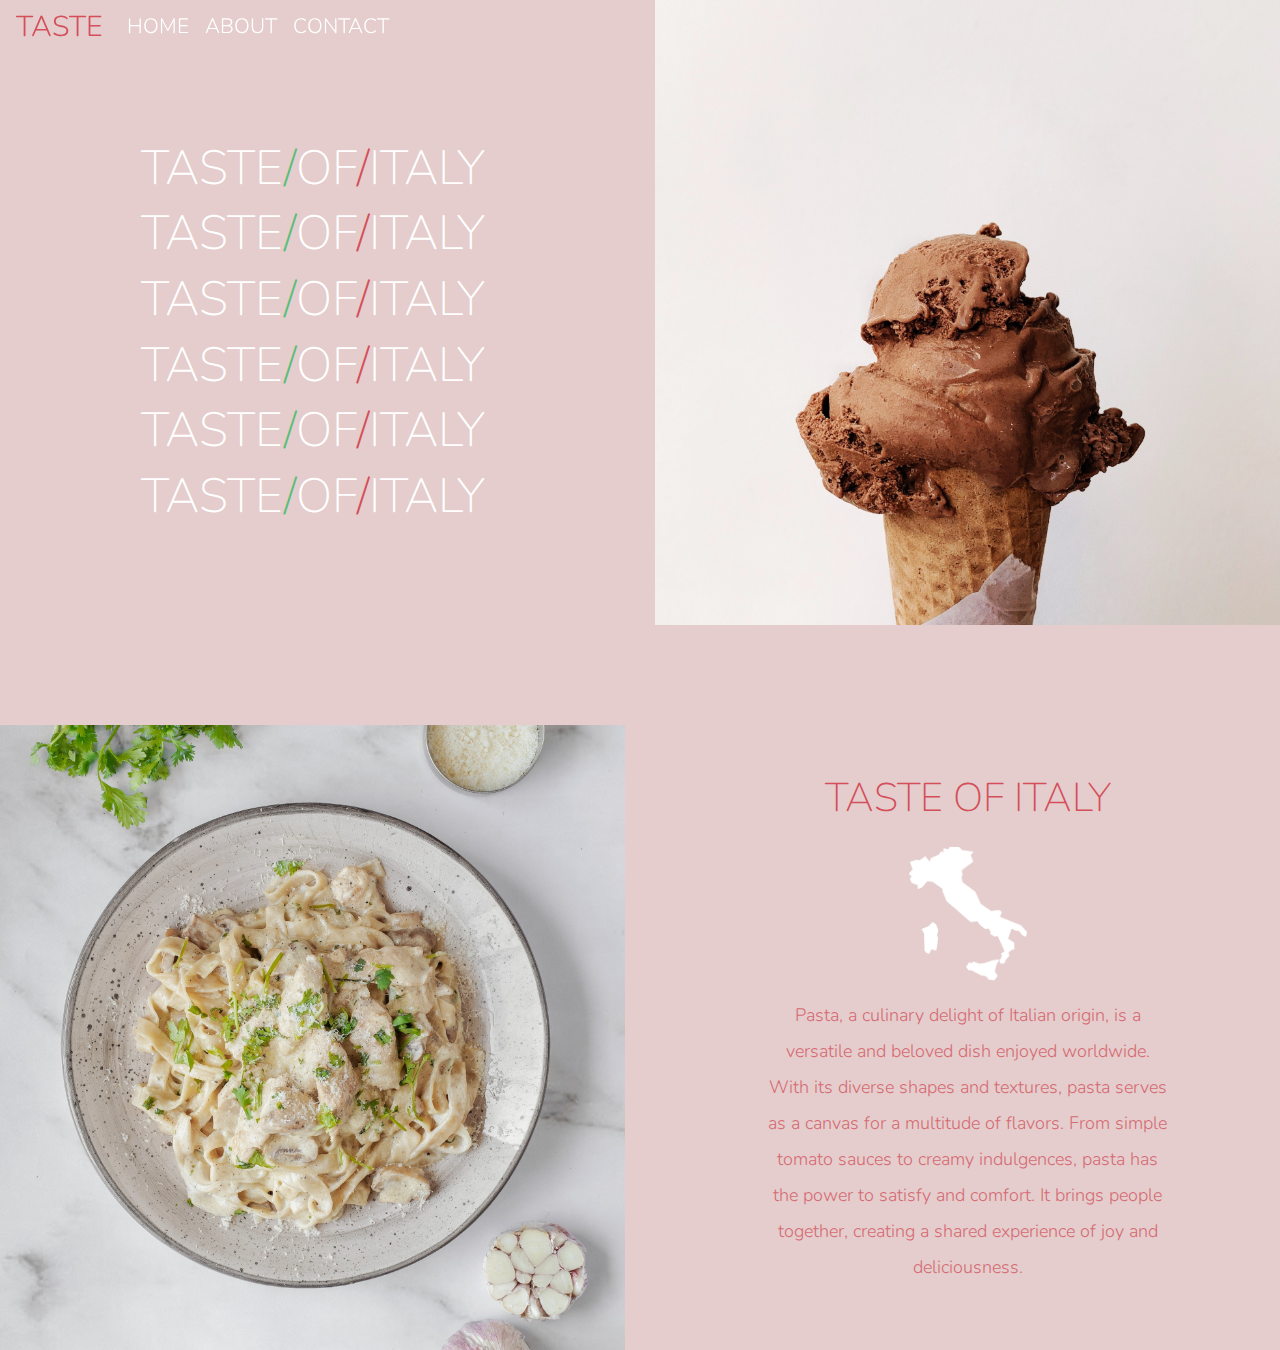
==== index.html @ a04b033c "style text and image" ====
<!DOCTYPE html>
<html lang="en">
  <head>
    <meta charset="UTF-8" />
    <meta name="viewport" content="width=device-width, initial-scale=1.0" />
    <!-- Google fonts -->
    <link
      href="https://fonts.googleapis.com/css?family=Nunito:200,300,400,700"
      rel="stylesheet"
    />
    <!-- Bootstrap CSS -->
    <link
      rel="stylesheet"
      href="https://cdn.jsdelivr.net/npm/bootstrap@4.4.1/dist/css/bootstrap.min.css"
      integrity="sha384-Vkoo8x4CGsO3+Hhxv8T/Q5PaXtkKtu6ug5TOeNV6gBiFeWPGFN9MuhOf23Q9Ifjh"
      crossorigin="anonymous"
    />
    <!-- Custon CSS -->
    <link rel="stylesheet" href="app.css" />
    <!-- Bootstrap Icons -->
    <link
      rel="stylesheet"
      href="https://cdn.jsdelivr.net/npm/bootstrap-icons@1.10.5/font/bootstrap-icons.css"
    />
    <title>Taste of Italy</title>
  </head>
  <body>
    <nav
      id="mainNavbar"
      class="navbar navbar-dark navbar-expand-md py-0 fixed-top"
    >
      <a href="#" class="navbar-brand">TASTE</a>
      <button
        class="navbar-toggler"
        data-toggle="collapse"
        data-target="#navLinks"
        aria-label="Toggle navigation"
      >
        <span class="navbar-toggler-icon"></span>
      </button>
      <div class="collapse navbar-collapse" id="navLinks">
        <ul class="navbar-nav">
          <li class="nav-item">
            <a href="#" class="nav-link">HOME</a>
          </li>
          <li class="nav-item">
            <a href="#" class="nav-link">ABOUT</a>
          </li>
          <li class="nav-item">
            <a href="#" class="nav-link">CONTACT</a>
          </li>
        </ul>
      </div>
    </nav>
    <section class="container-fluid px-0">
      <div class="row align-items-center">
        <div class="col-lg-6">
          <div
            id="headingGroup"
            class="text-white text-center d-none d-lg-block mt-5"
          >
            <h1 class="">TASTE<span>/</span>OF<span>/</span>ITALY</h1>
            <h1 class="">TASTE<span>/</span>OF<span>/</span>ITALY</h1>
            <h1 class="">TASTE<span>/</span>OF<span>/</span>ITALY</h1>
            <h1 class="">TASTE<span>/</span>OF<span>/</span>ITALY</h1>
            <h1 class="">TASTE<span>/</span>OF<span>/</span>ITALY</h1>
            <h1 class="">TASTE<span>/</span>OF<span>/</span>ITALY</h1>
          </div>
        </div>
        <div class="col-lg-6">
          <img class="img-fluid" src="images/gelato.jpg" alt="Gelato" />
        </div>
      </div>
    </section>
    <section class="container-fluid px-0">
      <div class="row align-items-center content">
        <div class="col-md-6 order-2 order-md-1">
          <img class="img-fluid" src="images/pasta.jpg" alt="Pasta dish" />
        </div>
        <div class="col-md-6 text-center order-1 order-md-2">
          <div class="row justify-content-center">
            <div class="col-10 col-lg-8 text-section">
              <h2>TASTE OF ITALY</h2>
              <img
                class="img-fluid italy-icon d-none d-lg-inline"
                src="images/italy-icon.png"
                alt="Italy map"
              />
              <p class="lead">
                Pasta, a culinary delight of Italian origin, is a versatile and
                beloved dish enjoyed worldwide. With its diverse shapes and
                textures, pasta serves as a canvas for a multitude of flavors.
                From simple tomato sauces to creamy indulgences, pasta has the
                power to satisfy and comfort. It brings people together,
                creating a shared experience of joy and deliciousness.
              </p>
            </div>
          </div>
        </div>
      </div>
    </section>
    <script
      src="https://code.jquery.com/jquery-3.4.1.slim.min.js"
      integrity="sha384-J6qa4849blE2+poT4WnyKhv5vZF5SrPo0iEjwBvKU7imGFAV0wwj1yYfoRSJoZ+n"
      crossorigin="anonymous"
    ></script>
    <script
      src="https://cdn.jsdelivr.net/npm/popper.js@1.16.0/dist/umd/popper.min.js"
      integrity="sha384-Q6E9RHvbIyZFJoft+2mJbHaEWldlvI9IOYy5n3zV9zzTtmI3UksdQRVvoxMfooAo"
      crossorigin="anonymous"
    ></script>
    <script
      src="https://cdn.jsdelivr.net/npm/bootstrap@4.4.1/dist/js/bootstrap.min.js"
      integrity="sha384-wfSDF2E50Y2D1uUdj0O3uMBJnjuUD4Ih7YwaYd1iqfktj0Uod8GCExl3Og8ifwB6"
      crossorigin="anonymous"
    ></script>
  </body>
</html>
---- app.css ----
body {
    font-family: 'Nunito', sans-serif;
    background: #e4cdcc;
}

.text-section h2 {
    font-weight: 200;
    font-size: 2.5rem;
    color: #d44f5a;
}

.text-section p {
    font-weight: 300;
    font-size: 1.125rem;
    color: #d66a73;
    line-height: 2;
}

#mainNavbar {
    font-weight: 300;
    font-size: 1.3rem;
}

#mainNavbar .nav-link {
    color: white;
    text-shadow: 1px 1px 2px #505050;
}

.navbar-toggler {
    background-color: #d44f5a;
  } 

#mainNavbar .nav-link:hover {
    color: #d44f5a;
    text-shadow: none;
}

#mainNavbar .navbar-brand {
    font-size: 1.8rem;
    color: #d44f5a;
}

#headingGroup span:first-child {
    color: rgb(89, 190, 119);
}

#headingGroup span:last-child {
    color: #d44f5a;
}

#headingGroup h1 {
    font-weight: 100;
    font-size: 2.3rem;
}

.italy-icon {
    width: 120px; object-fit: cover;
    margin: 1rem;
}

.content {
    margin-top: 100px;
}


@media (min-width:992px) {
    #mainNavbar .nav-link {
        text-shadow: none;
    }
}

@media (min-width:1200px) {
    #headingGroup h1 {
        font-size: 3rem;
    }
}
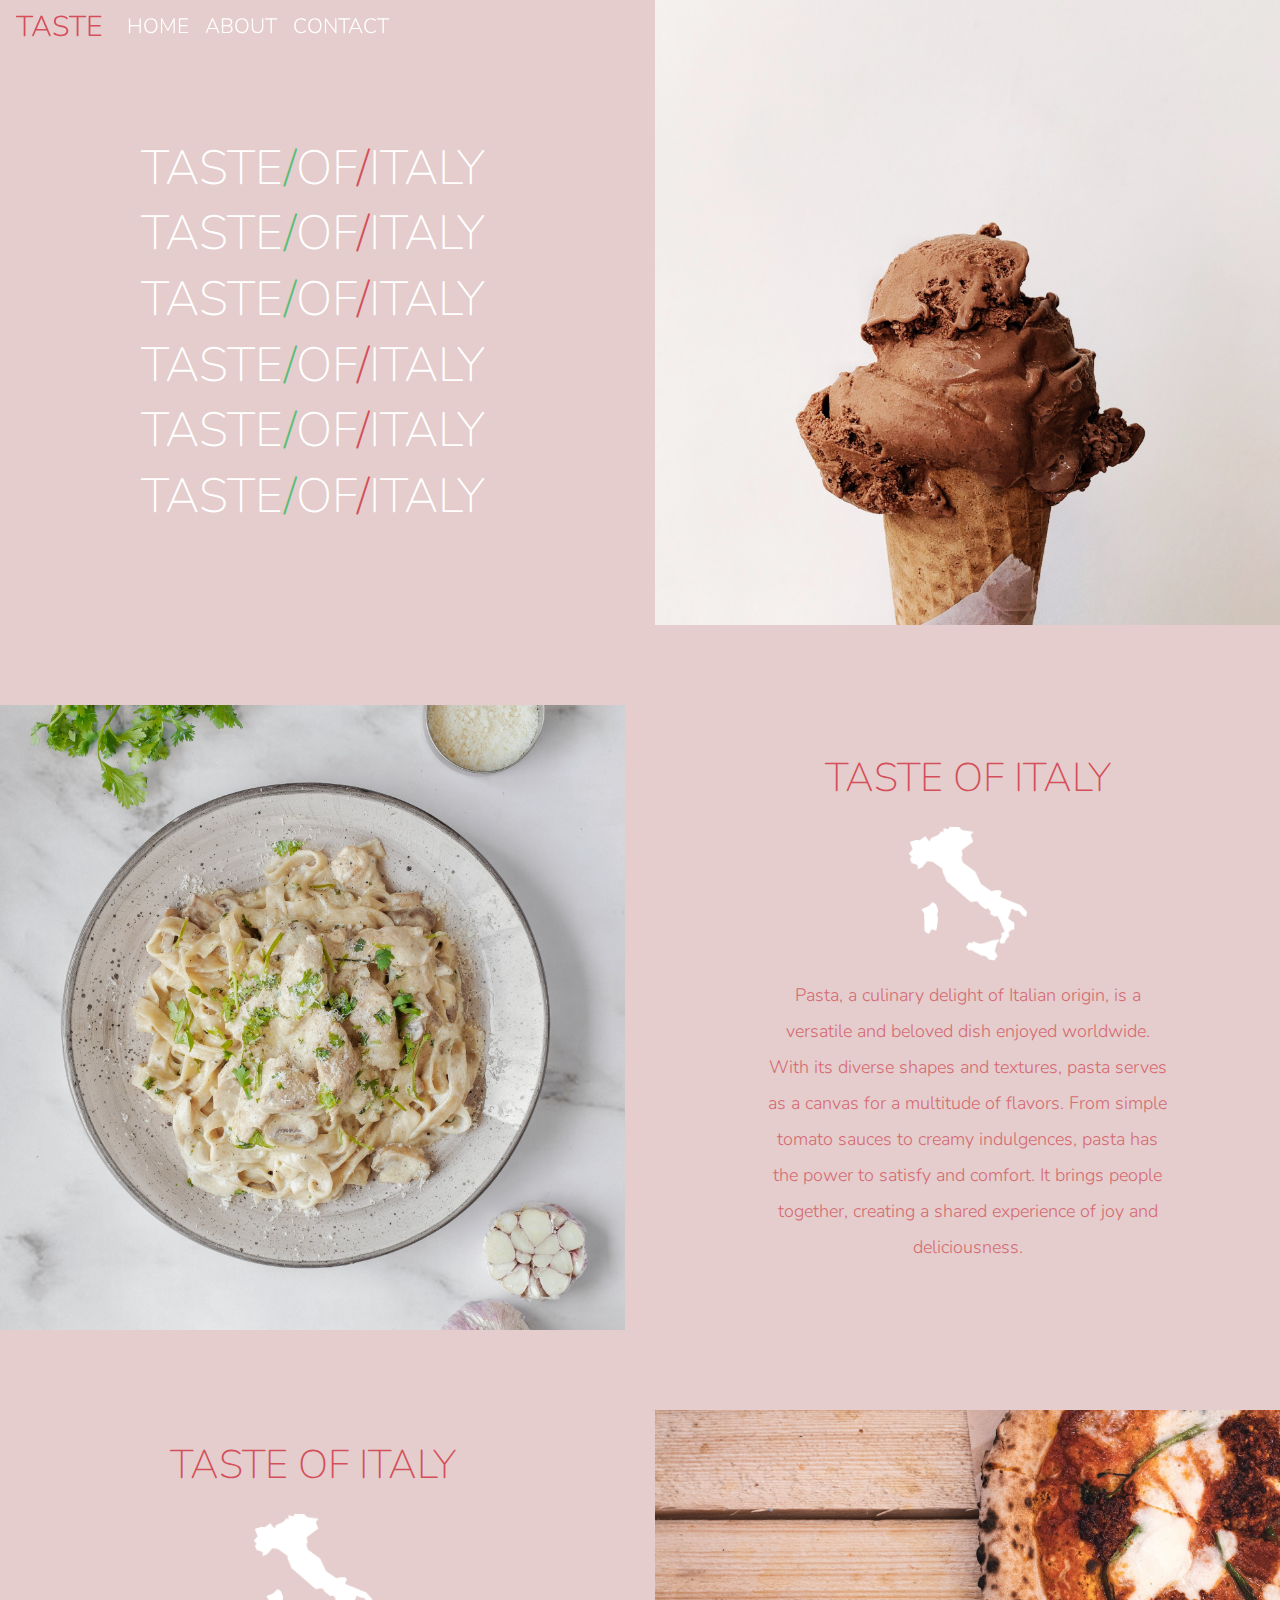
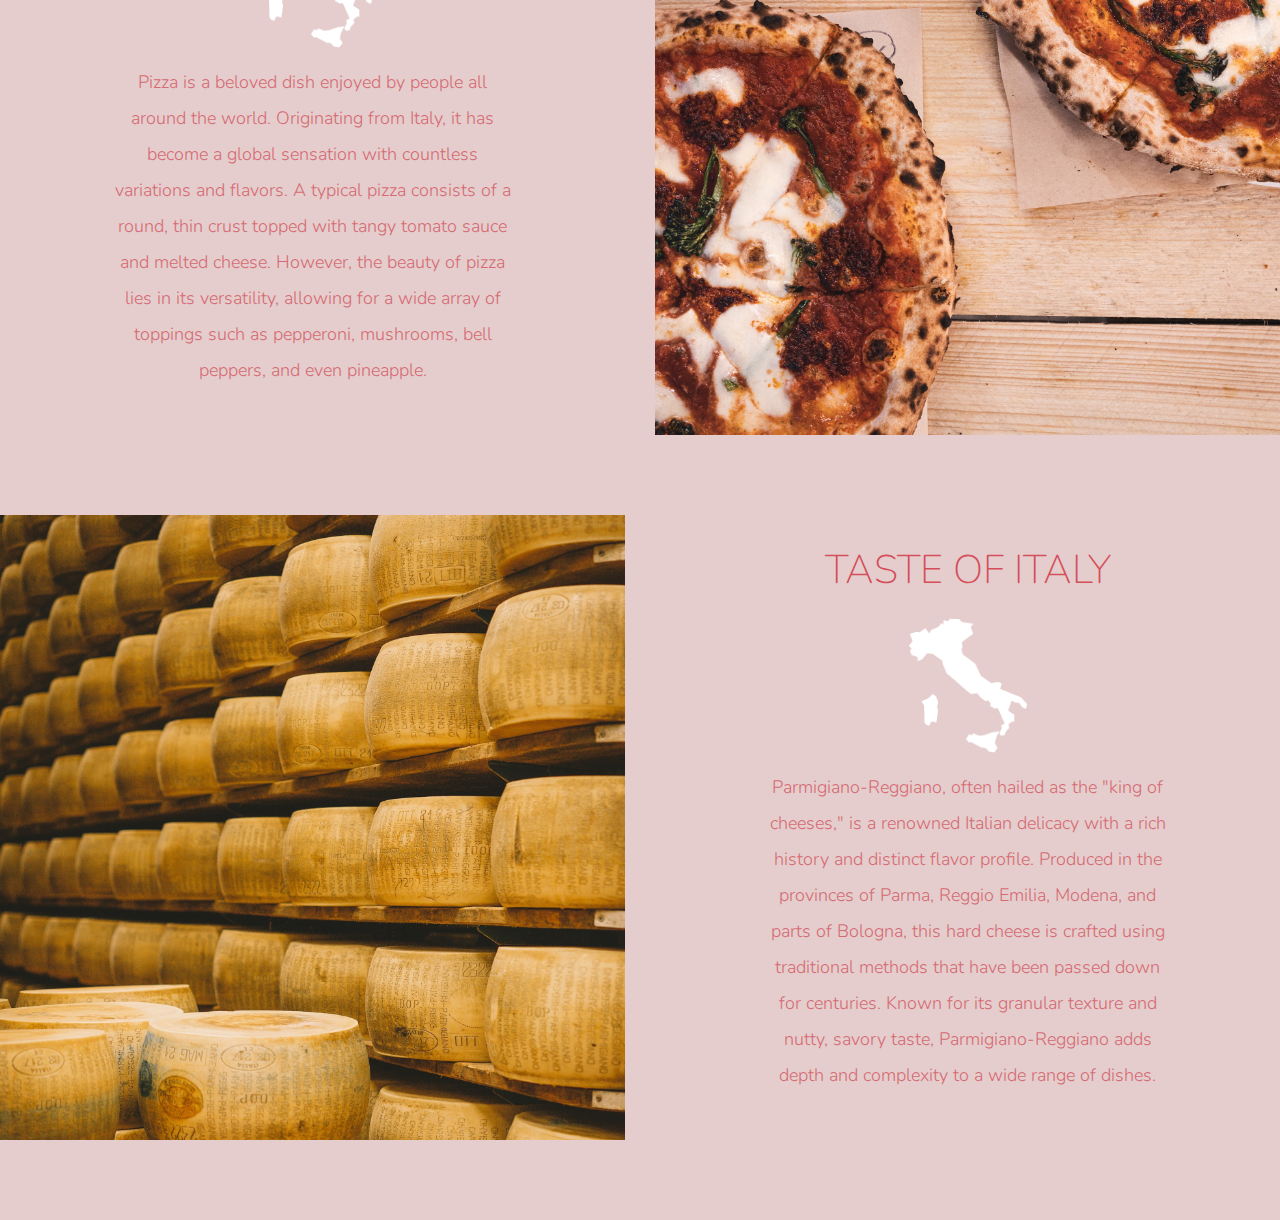
==== commit f468c895: "add rest of section and navbar background on scroll" ====
--- a/index.html
+++ b/index.html
@@ -79,7 +79,7 @@
         </div>
         <div class="col-md-6 text-center order-1 order-md-2">
           <div class="row justify-content-center">
-            <div class="col-10 col-lg-8 text-section">
+            <div class="col-10 col-lg-8 text-section mb-5 mb-md-0">
               <h2>TASTE OF ITALY</h2>
               <img
                 class="img-fluid italy-icon d-none d-lg-inline"
@@ -93,6 +93,59 @@
                 From simple tomato sauces to creamy indulgences, pasta has the
                 power to satisfy and comfort. It brings people together,
                 creating a shared experience of joy and deliciousness.
+              </p>
+            </div>
+          </div>
+        </div>
+      </div>
+      <div class="row align-items-center content">
+        <div class="col-md-6 text-center">
+          <div class="row justify-content-center">
+            <div class="col-10 col-lg-8 text-section mb-5 mb-md-0">
+              <h2>TASTE OF ITALY</h2>
+              <img
+                class="img-fluid italy-icon d-none d-lg-inline"
+                src="images/italy-icon.png"
+                alt="Italy map"
+              />
+              <p class="lead">
+                Pizza is a beloved dish enjoyed by people all around the world.
+                Originating from Italy, it has become a global sensation with
+                countless variations and flavors. A typical pizza consists of a
+                round, thin crust topped with tangy tomato sauce and melted
+                cheese. However, the beauty of pizza lies in its versatility,
+                allowing for a wide array of toppings such as pepperoni,
+                mushrooms, bell peppers, and even pineapple.
+              </p>
+            </div>
+          </div>
+        </div>
+        <div class="col-md-6">
+          <img class="img-fluid" src="images/pizza.jpg" alt="Pasta dish" />
+        </div>
+      </div>
+      <div class="row align-items-center content">
+        <div class="col-md-6 order-2 order-md-1">
+          <img class="img-fluid" src="images/parmigiano.jpg" alt="Pasta dish" />
+        </div>
+        <div class="col-md-6 text-center order-1 order-md-2">
+          <div class="row justify-content-center">
+            <div class="col-10 col-lg-8 text-section mb-5 mb-md-0">
+              <h2>TASTE OF ITALY</h2>
+              <img
+                class="img-fluid italy-icon d-none d-lg-inline"
+                src="images/italy-icon.png"
+                alt="Italy map"
+              />
+              <p class="lead">
+                Parmigiano-Reggiano, often hailed as the "king of cheeses," is a
+                renowned Italian delicacy with a rich history and distinct
+                flavor profile. Produced in the provinces of Parma, Reggio
+                Emilia, Modena, and parts of Bologna, this hard cheese is
+                crafted using traditional methods that have been passed down for
+                centuries. Known for its granular texture and nutty, savory
+                taste, Parmigiano-Reggiano adds depth and complexity to a wide
+                range of dishes.
               </p>
             </div>
           </div>
@@ -114,5 +167,13 @@
       integrity="sha384-wfSDF2E50Y2D1uUdj0O3uMBJnjuUD4Ih7YwaYd1iqfktj0Uod8GCExl3Og8ifwB6"
       crossorigin="anonymous"
     ></script>
+    <script>
+      $(function () {
+        $(document).scroll(function () {
+          var $nav = $("#mainNavbar");
+          $nav.toggleClass("scrolled", $(this).scrollTop() > $nav.height());
+        });
+      });
+    </script>
   </body>
 </html>
--- a/app.css
+++ b/app.css
@@ -5,7 +5,7 @@
 
 .text-section h2 {
     font-weight: 200;
-    font-size: 2.5rem;
+    font-size: 2rem;
     color: #d44f5a;
 }
 
@@ -54,12 +54,18 @@
 }
 
 .italy-icon {
-    width: 120px; object-fit: cover;
+    width: 90px; object-fit: cover;
     margin: 1rem;
 }
 
 .content {
-    margin-top: 100px;
+    margin-top: 80px;
+    margin-bottom: 80px;
+}
+
+.navbar.scrolled {
+    background: #dbc1c3;
+    transition: background 1s;
 }
 
 
@@ -67,11 +73,17 @@
     #mainNavbar .nav-link {
         text-shadow: none;
     }
+    .text-section h2 {
+        font-size: 2.5rem;
+    }
 }
 
 @media (min-width:1200px) {
     #headingGroup h1 {
         font-size: 3rem;
     }
+    .italy-icon {
+        width: 120px; object-fit: cover;
+    }
 }
 
